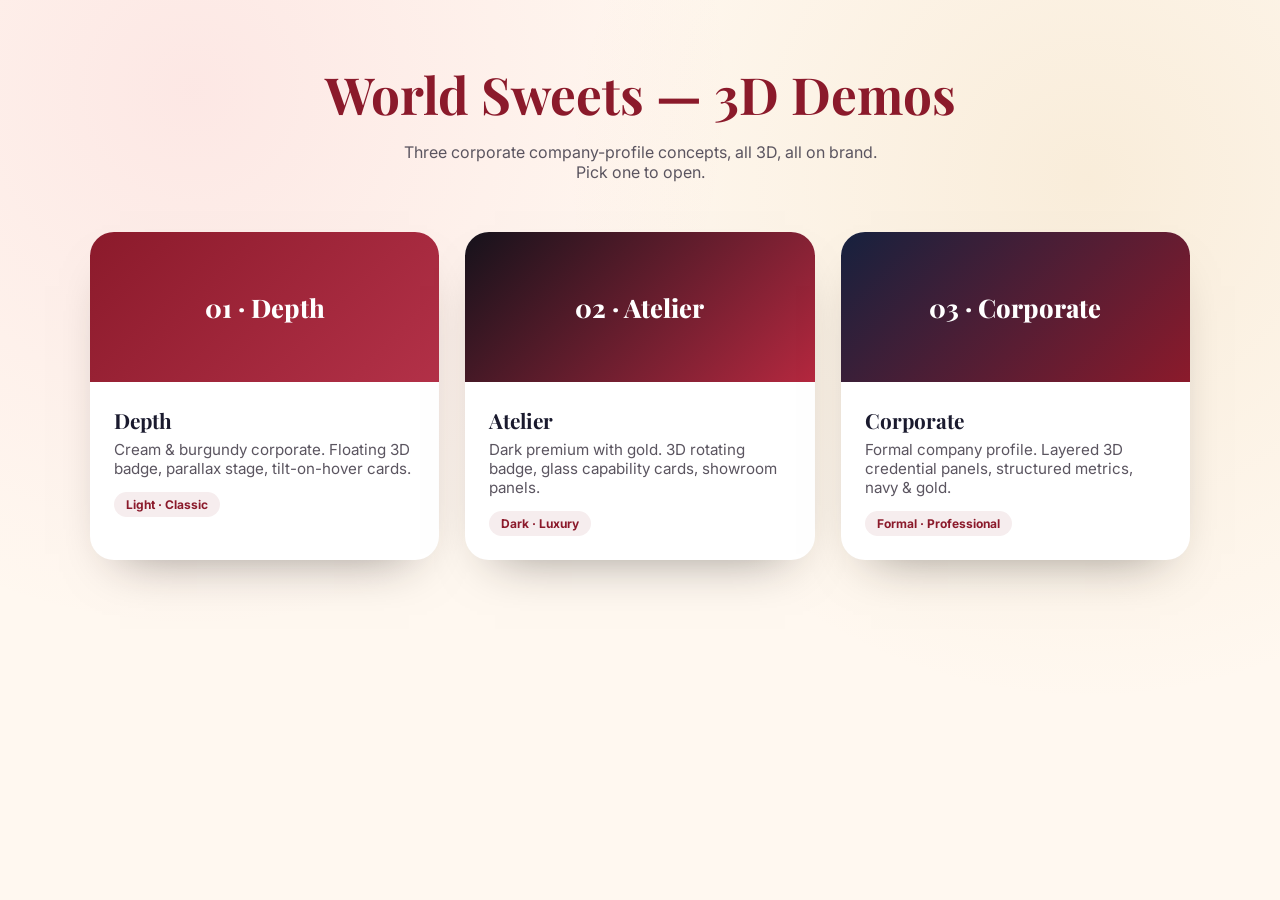
==== 3d-demos/index.html @ ce7896cd "World Sweets — 3 corporate 3D homepage demos" ====
<!DOCTYPE html>
<html lang="en">
<head>
<meta charset="UTF-8">
<meta name="viewport" content="width=device-width, initial-scale=1.0">
<title>World Sweets — 3D Demo Picker</title>
<link href="https://fonts.googleapis.com/css2?family=Playfair+Display:wght@700;800&family=Inter:wght@400;600;700&display=swap" rel="stylesheet">
<style>
  *{margin:0;padding:0;box-sizing:border-box}
  body{font-family:'Inter',sans-serif;background:#FFF8F0;color:#1A1A2E;min-height:100vh;padding:60px 24px;
    background-image:radial-gradient(circle at 15% 10%,rgba(232,86,127,.1),transparent 40%),radial-gradient(circle at 85% 20%,rgba(212,168,83,.14),transparent 40%)}
  h1{font-family:'Playfair Display',serif;font-size:clamp(2rem,5vw,3.2rem);text-align:center;color:#8B1A2B}
  .sub{text-align:center;color:#5b5560;margin:14px auto 50px;max-width:50ch}
  .grid{display:grid;grid-template-columns:repeat(auto-fit,minmax(280px,1fr));gap:26px;max-width:1100px;margin-inline:auto}
  a.card{display:block;text-decoration:none;color:inherit;background:#fff;border-radius:24px;overflow:hidden;
    box-shadow:0 24px 50px -30px rgba(30,26,22,.5);transition:transform .25s cubic-bezier(.2,.8,.2,1),box-shadow .25s}
  a.card:hover{transform:translateY(-8px);box-shadow:0 40px 70px -34px rgba(30,26,22,.6)}
  .top{height:150px;display:grid;place-items:center;color:#fff;font-family:'Playfair Display';font-weight:800;font-size:1.6rem}
  .t1{background:linear-gradient(135deg,#8B1A2B,#b33148)}
  .t2{background:linear-gradient(135deg,#15121b,#b5283f)}
  .t3{background:linear-gradient(135deg,#16213E,#8B1A2B)}
  .body{padding:24px}
  .body h3{font-family:'Playfair Display';font-size:1.3rem;margin-bottom:6px}
  .body p{color:#5b5560;font-size:.95rem}
  .tag{display:inline-block;margin-top:14px;font-size:12px;font-weight:700;color:#8B1A2B;background:rgba(139,26,43,.08);padding:5px 12px;border-radius:999px}
</style>
</head>
<body>
  <h1>World Sweets — 3D Demos</h1>
  <p class="sub">Three corporate company-profile concepts, all 3D, all on brand. Pick one to open.</p>
  <div class="grid">
    <a class="card" href="demo1-depth.html"><div class="top t1">01 · Depth</div><div class="body"><h3>Depth</h3><p>Cream & burgundy corporate. Floating 3D badge, parallax stage, tilt-on-hover cards.</p><span class="tag">Light · Classic</span></div></a>
    <a class="card" href="demo2-atelier.html"><div class="top t2">02 · Atelier</div><div class="body"><h3>Atelier</h3><p>Dark premium with gold. 3D rotating badge, glass capability cards, showroom panels.</p><span class="tag">Dark · Luxury</span></div></a>
    <a class="card" href="demo3-corporate.html"><div class="top t3">03 · Corporate</div><div class="body"><h3>Corporate</h3><p>Formal company profile. Layered 3D credential panels, structured metrics, navy & gold.</p><span class="tag">Formal · Professional</span></div></a>
  </div>
</body>
</html>
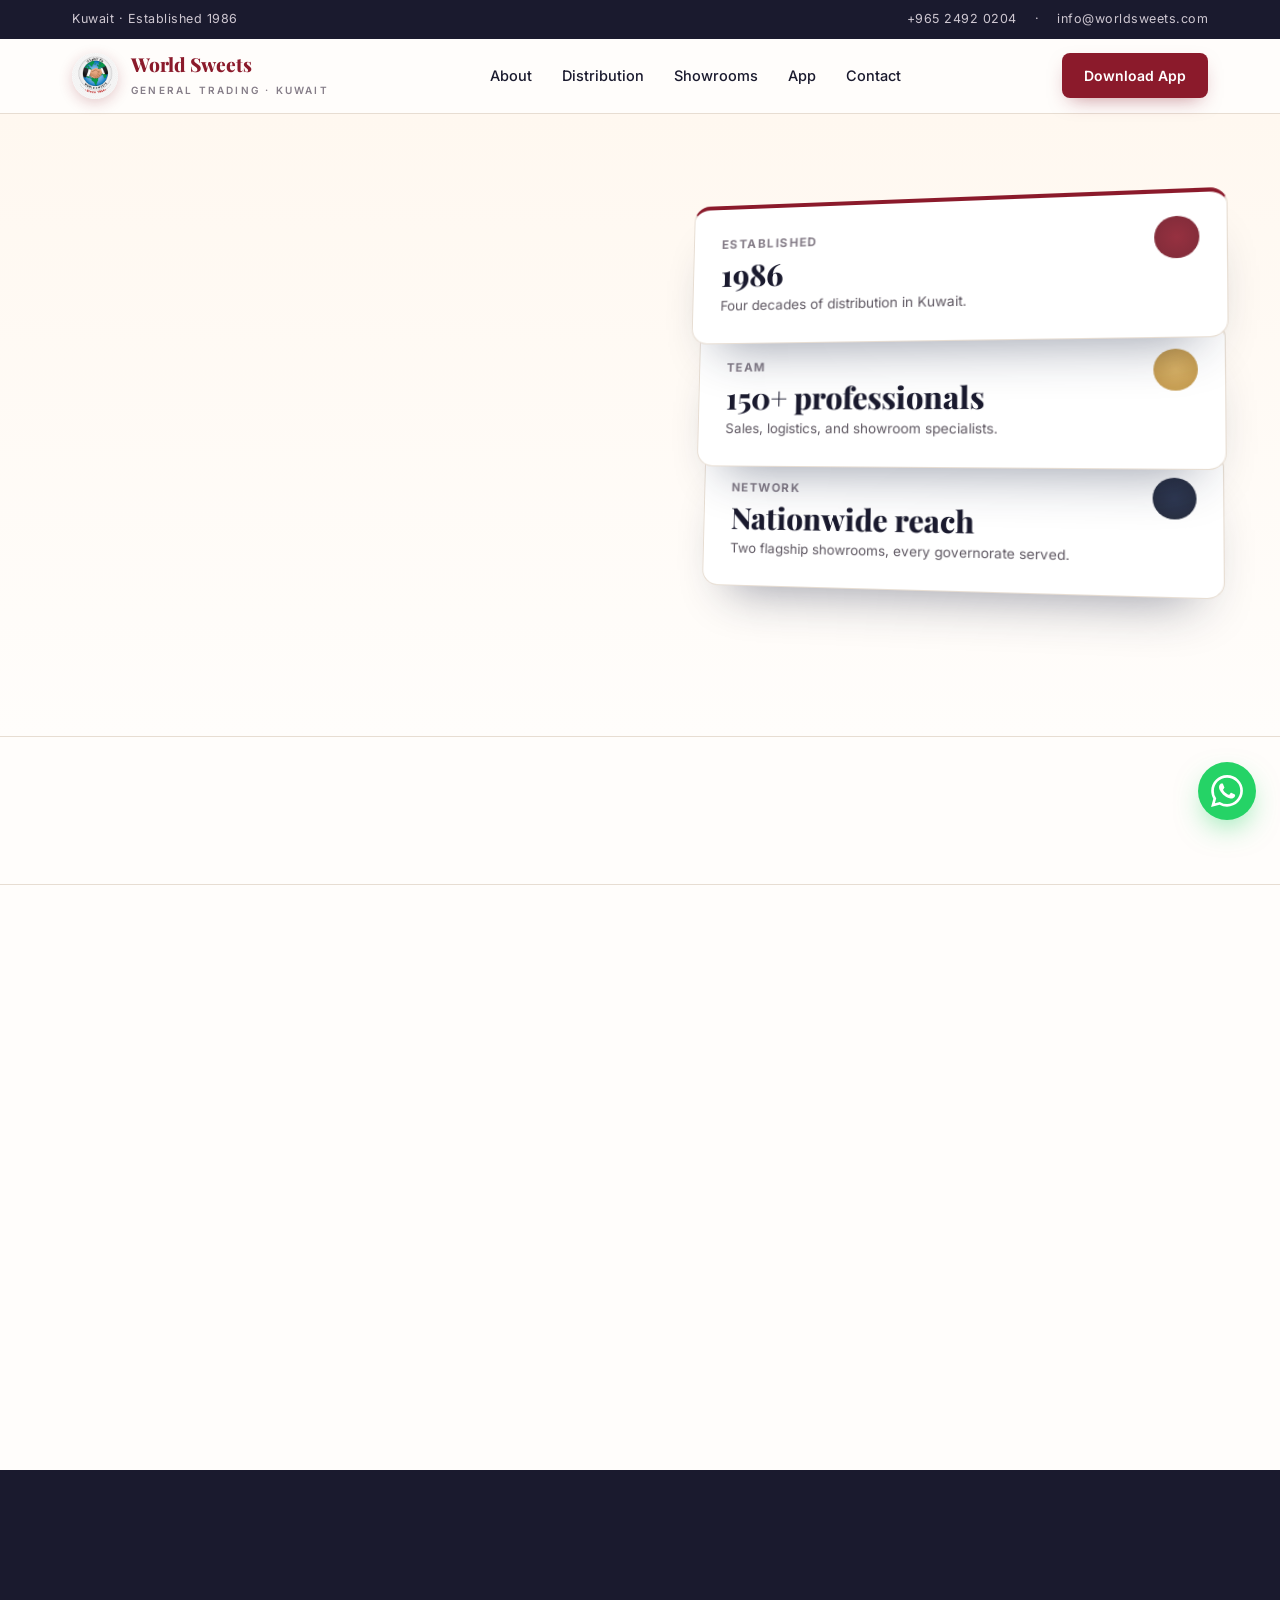
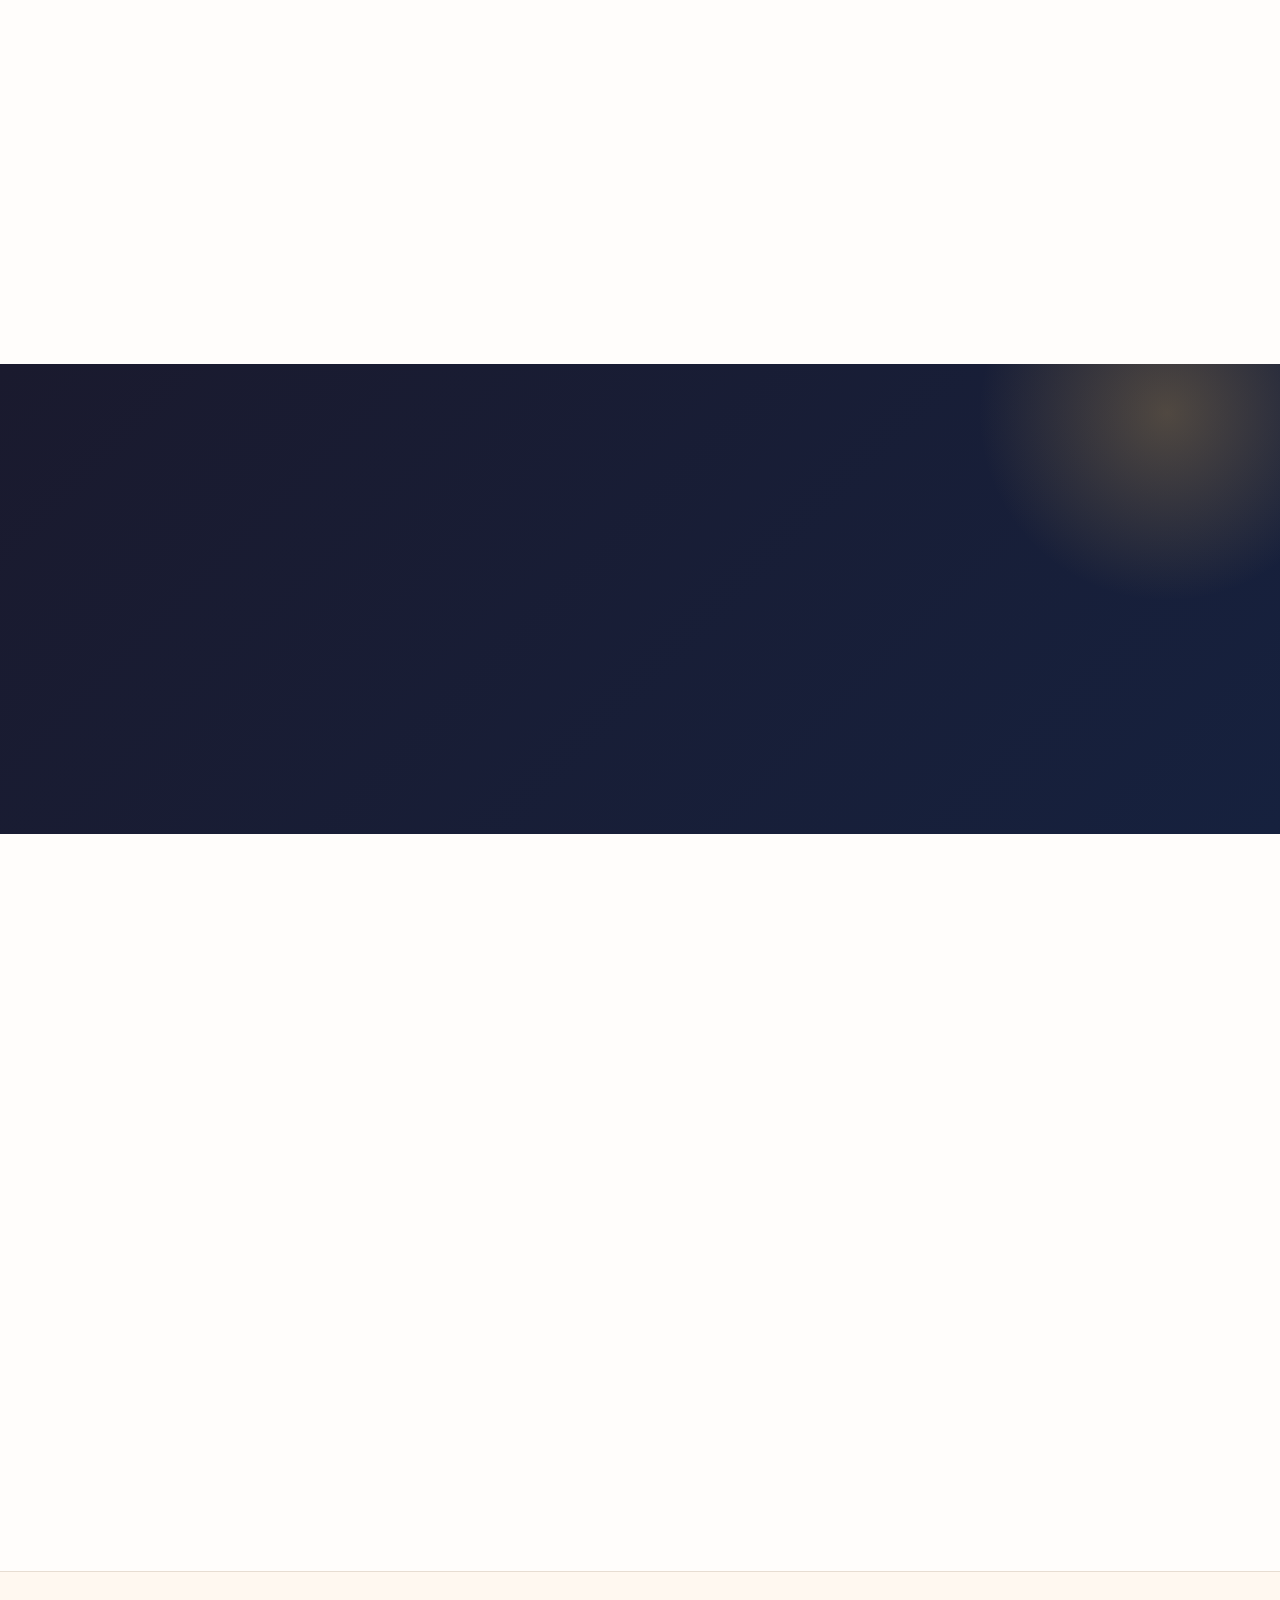
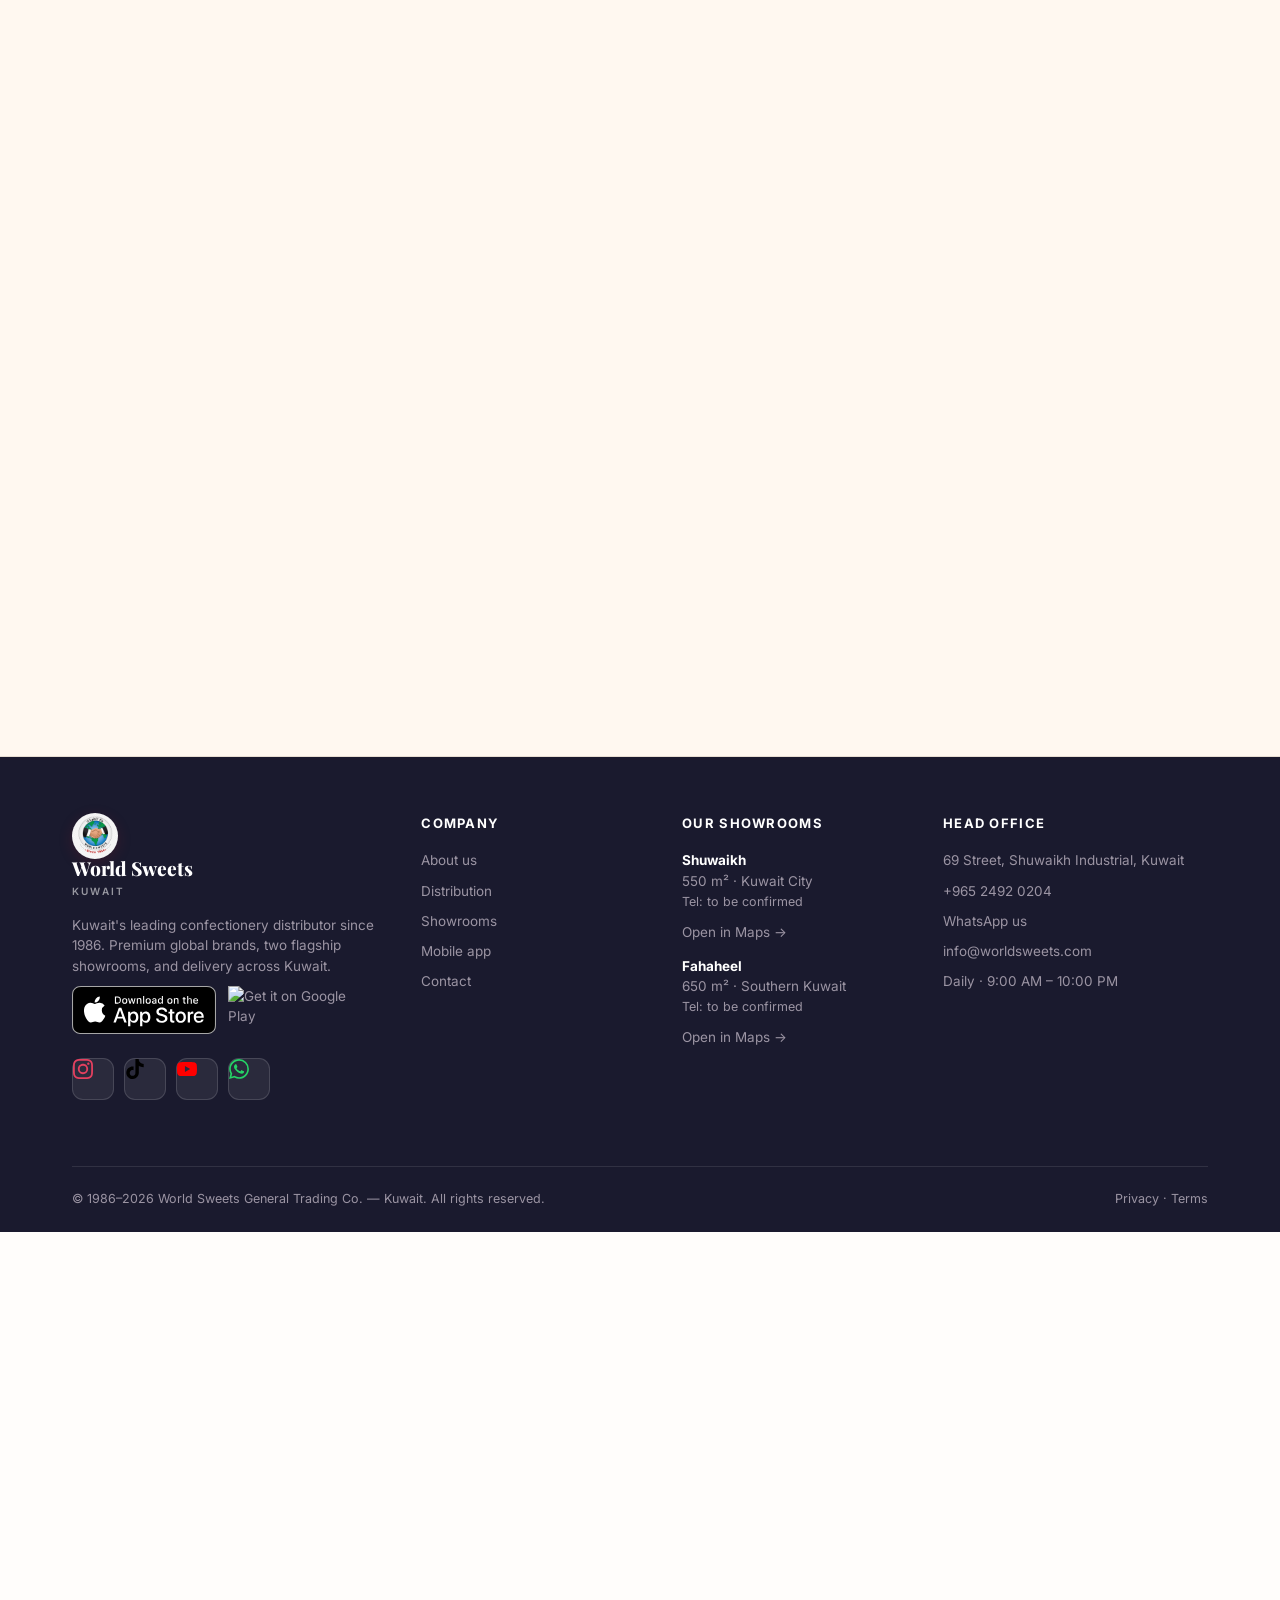
==== commit 3f4b77ae: "Replace demos with World Sweets Design-3 site (Phase 5 home)" ====
--- a/3d-demos/index.html
+++ b/3d-demos/index.html
@@ -1,37 +1,5 @@
-<!DOCTYPE html>
-<html lang="en">
-<head>
-<meta charset="UTF-8">
-<meta name="viewport" content="width=device-width, initial-scale=1.0">
-<title>World Sweets — 3D Demo Picker</title>
-<link href="https://fonts.googleapis.com/css2?family=Playfair+Display:wght@700;800&family=Inter:wght@400;600;700&display=swap" rel="stylesheet">
-<style>
-  *{margin:0;padding:0;box-sizing:border-box}
-  body{font-family:'Inter',sans-serif;background:#FFF8F0;color:#1A1A2E;min-height:100vh;padding:60px 24px;
-    background-image:radial-gradient(circle at 15% 10%,rgba(232,86,127,.1),transparent 40%),radial-gradient(circle at 85% 20%,rgba(212,168,83,.14),transparent 40%)}
-  h1{font-family:'Playfair Display',serif;font-size:clamp(2rem,5vw,3.2rem);text-align:center;color:#8B1A2B}
-  .sub{text-align:center;color:#5b5560;margin:14px auto 50px;max-width:50ch}
-  .grid{display:grid;grid-template-columns:repeat(auto-fit,minmax(280px,1fr));gap:26px;max-width:1100px;margin-inline:auto}
-  a.card{display:block;text-decoration:none;color:inherit;background:#fff;border-radius:24px;overflow:hidden;
-    box-shadow:0 24px 50px -30px rgba(30,26,22,.5);transition:transform .25s cubic-bezier(.2,.8,.2,1),box-shadow .25s}
-  a.card:hover{transform:translateY(-8px);box-shadow:0 40px 70px -34px rgba(30,26,22,.6)}
-  .top{height:150px;display:grid;place-items:center;color:#fff;font-family:'Playfair Display';font-weight:800;font-size:1.6rem}
-  .t1{background:linear-gradient(135deg,#8B1A2B,#b33148)}
-  .t2{background:linear-gradient(135deg,#15121b,#b5283f)}
-  .t3{background:linear-gradient(135deg,#16213E,#8B1A2B)}
-  .body{padding:24px}
-  .body h3{font-family:'Playfair Display';font-size:1.3rem;margin-bottom:6px}
-  .body p{color:#5b5560;font-size:.95rem}
-  .tag{display:inline-block;margin-top:14px;font-size:12px;font-weight:700;color:#8B1A2B;background:rgba(139,26,43,.08);padding:5px 12px;border-radius:999px}
-</style>
-</head>
-<body>
-  <h1>World Sweets — 3D Demos</h1>
-  <p class="sub">Three corporate company-profile concepts, all 3D, all on brand. Pick one to open.</p>
-  <div class="grid">
-    <a class="card" href="demo1-depth.html"><div class="top t1">01 · Depth</div><div class="body"><h3>Depth</h3><p>Cream & burgundy corporate. Floating 3D badge, parallax stage, tilt-on-hover cards.</p><span class="tag">Light · Classic</span></div></a>
-    <a class="card" href="demo2-atelier.html"><div class="top t2">02 · Atelier</div><div class="body"><h3>Atelier</h3><p>Dark premium with gold. 3D rotating badge, glass capability cards, showroom panels.</p><span class="tag">Dark · Luxury</span></div></a>
-    <a class="card" href="demo3-corporate.html"><div class="top t3">03 · Corporate</div><div class="body"><h3>Corporate</h3><p>Formal company profile. Layered 3D credential panels, structured metrics, navy & gold.</p><span class="tag">Formal · Professional</span></div></a>
-  </div>
-</body>
-</html>
+<!DOCTYPE html><html><head><meta charset="utf-8">
+<meta http-equiv="refresh" content="0; url=../index.html">
+<link rel="canonical" href="../index.html">
+<title>World Sweets Kuwait</title></head>
+<body>Redirecting to the World Sweets site… <a href="../index.html">Continue</a>.</body></html>
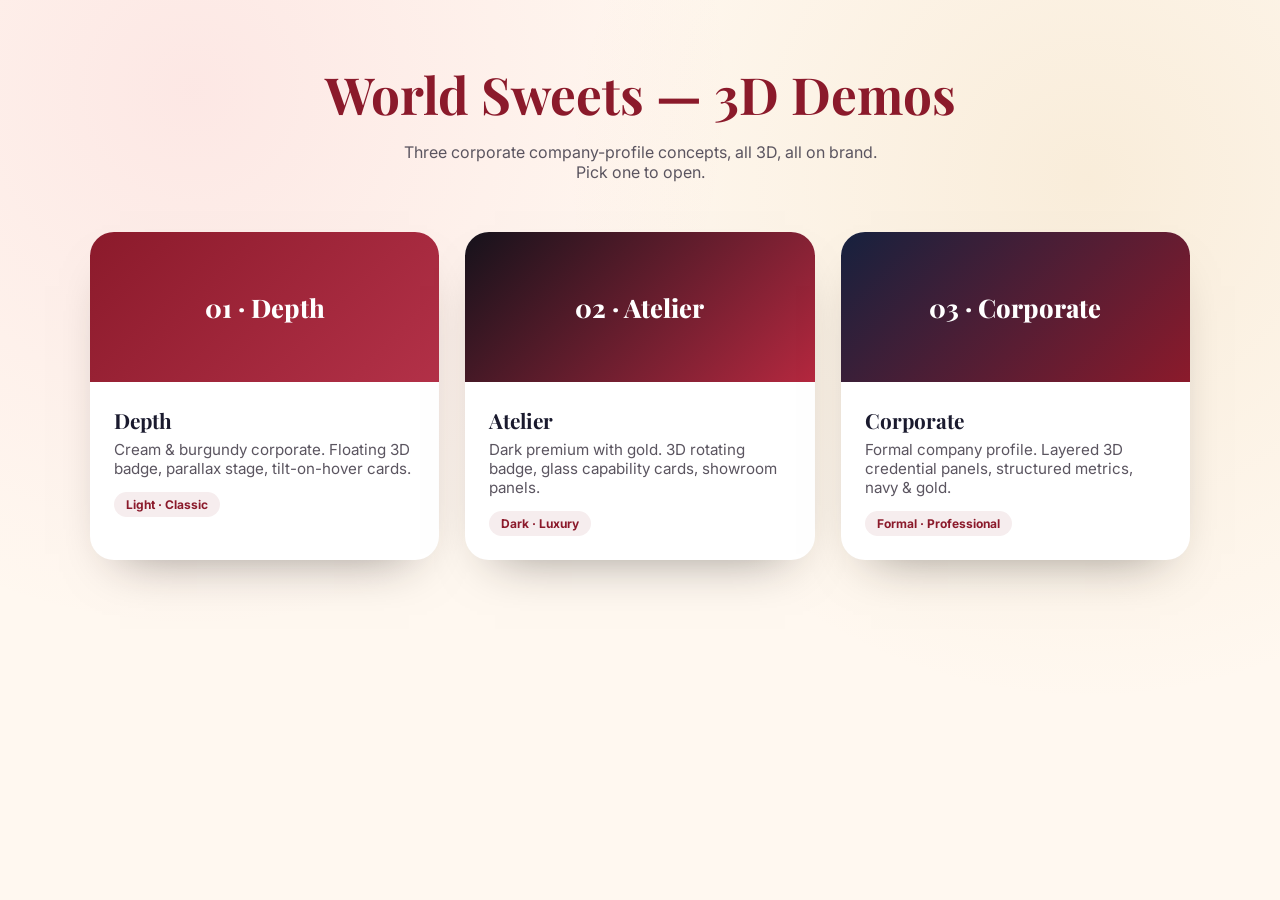
==== commit 9c220e18: "Restore 3 corporate 3D homepage demos + picker under 3d-demos/" ====
--- a/3d-demos/index.html
+++ b/3d-demos/index.html
@@ -1,5 +1,37 @@
-<!DOCTYPE html><html><head><meta charset="utf-8">
-<meta http-equiv="refresh" content="0; url=../index.html">
-<link rel="canonical" href="../index.html">
-<title>World Sweets Kuwait</title></head>
-<body>Redirecting to the World Sweets site… <a href="../index.html">Continue</a>.</body></html>
+<!DOCTYPE html>
+<html lang="en">
+<head>
+<meta charset="UTF-8">
+<meta name="viewport" content="width=device-width, initial-scale=1.0">
+<title>World Sweets — 3D Demo Picker</title>
+<link href="https://fonts.googleapis.com/css2?family=Playfair+Display:wght@700;800&family=Inter:wght@400;600;700&display=swap" rel="stylesheet">
+<style>
+  *{margin:0;padding:0;box-sizing:border-box}
+  body{font-family:'Inter',sans-serif;background:#FFF8F0;color:#1A1A2E;min-height:100vh;padding:60px 24px;
+    background-image:radial-gradient(circle at 15% 10%,rgba(232,86,127,.1),transparent 40%),radial-gradient(circle at 85% 20%,rgba(212,168,83,.14),transparent 40%)}
+  h1{font-family:'Playfair Display',serif;font-size:clamp(2rem,5vw,3.2rem);text-align:center;color:#8B1A2B}
+  .sub{text-align:center;color:#5b5560;margin:14px auto 50px;max-width:50ch}
+  .grid{display:grid;grid-template-columns:repeat(auto-fit,minmax(280px,1fr));gap:26px;max-width:1100px;margin-inline:auto}
+  a.card{display:block;text-decoration:none;color:inherit;background:#fff;border-radius:24px;overflow:hidden;
+    box-shadow:0 24px 50px -30px rgba(30,26,22,.5);transition:transform .25s cubic-bezier(.2,.8,.2,1),box-shadow .25s}
+  a.card:hover{transform:translateY(-8px);box-shadow:0 40px 70px -34px rgba(30,26,22,.6)}
+  .top{height:150px;display:grid;place-items:center;color:#fff;font-family:'Playfair Display';font-weight:800;font-size:1.6rem}
+  .t1{background:linear-gradient(135deg,#8B1A2B,#b33148)}
+  .t2{background:linear-gradient(135deg,#15121b,#b5283f)}
+  .t3{background:linear-gradient(135deg,#16213E,#8B1A2B)}
+  .body{padding:24px}
+  .body h3{font-family:'Playfair Display';font-size:1.3rem;margin-bottom:6px}
+  .body p{color:#5b5560;font-size:.95rem}
+  .tag{display:inline-block;margin-top:14px;font-size:12px;font-weight:700;color:#8B1A2B;background:rgba(139,26,43,.08);padding:5px 12px;border-radius:999px}
+</style>
+</head>
+<body>
+  <h1>World Sweets — 3D Demos</h1>
+  <p class="sub">Three corporate company-profile concepts, all 3D, all on brand. Pick one to open.</p>
+  <div class="grid">
+    <a class="card" href="demo1-depth.html"><div class="top t1">01 · Depth</div><div class="body"><h3>Depth</h3><p>Cream & burgundy corporate. Floating 3D badge, parallax stage, tilt-on-hover cards.</p><span class="tag">Light · Classic</span></div></a>
+    <a class="card" href="demo2-atelier.html"><div class="top t2">02 · Atelier</div><div class="body"><h3>Atelier</h3><p>Dark premium with gold. 3D rotating badge, glass capability cards, showroom panels.</p><span class="tag">Dark · Luxury</span></div></a>
+    <a class="card" href="demo3-corporate.html"><div class="top t3">03 · Corporate</div><div class="body"><h3>Corporate</h3><p>Formal company profile. Layered 3D credential panels, structured metrics, navy & gold.</p><span class="tag">Formal · Professional</span></div></a>
+  </div>
+</body>
+</html>
